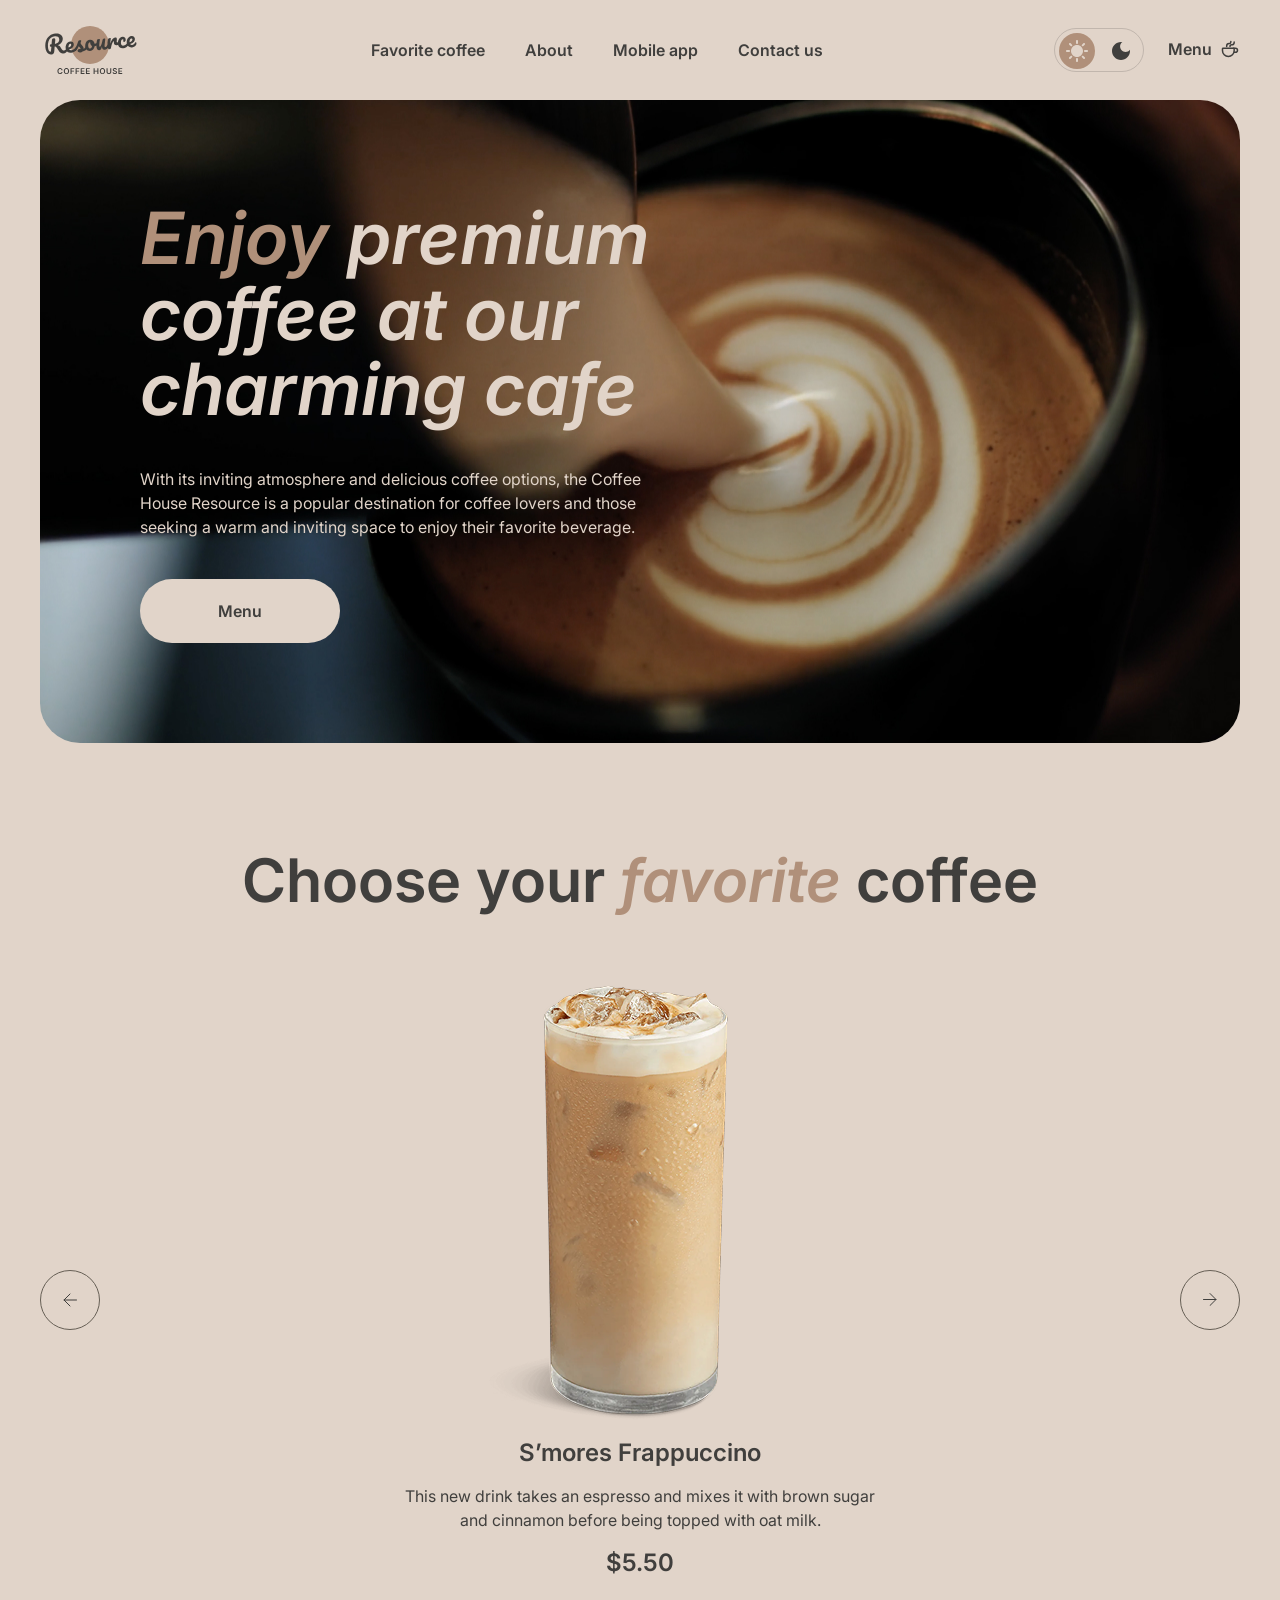
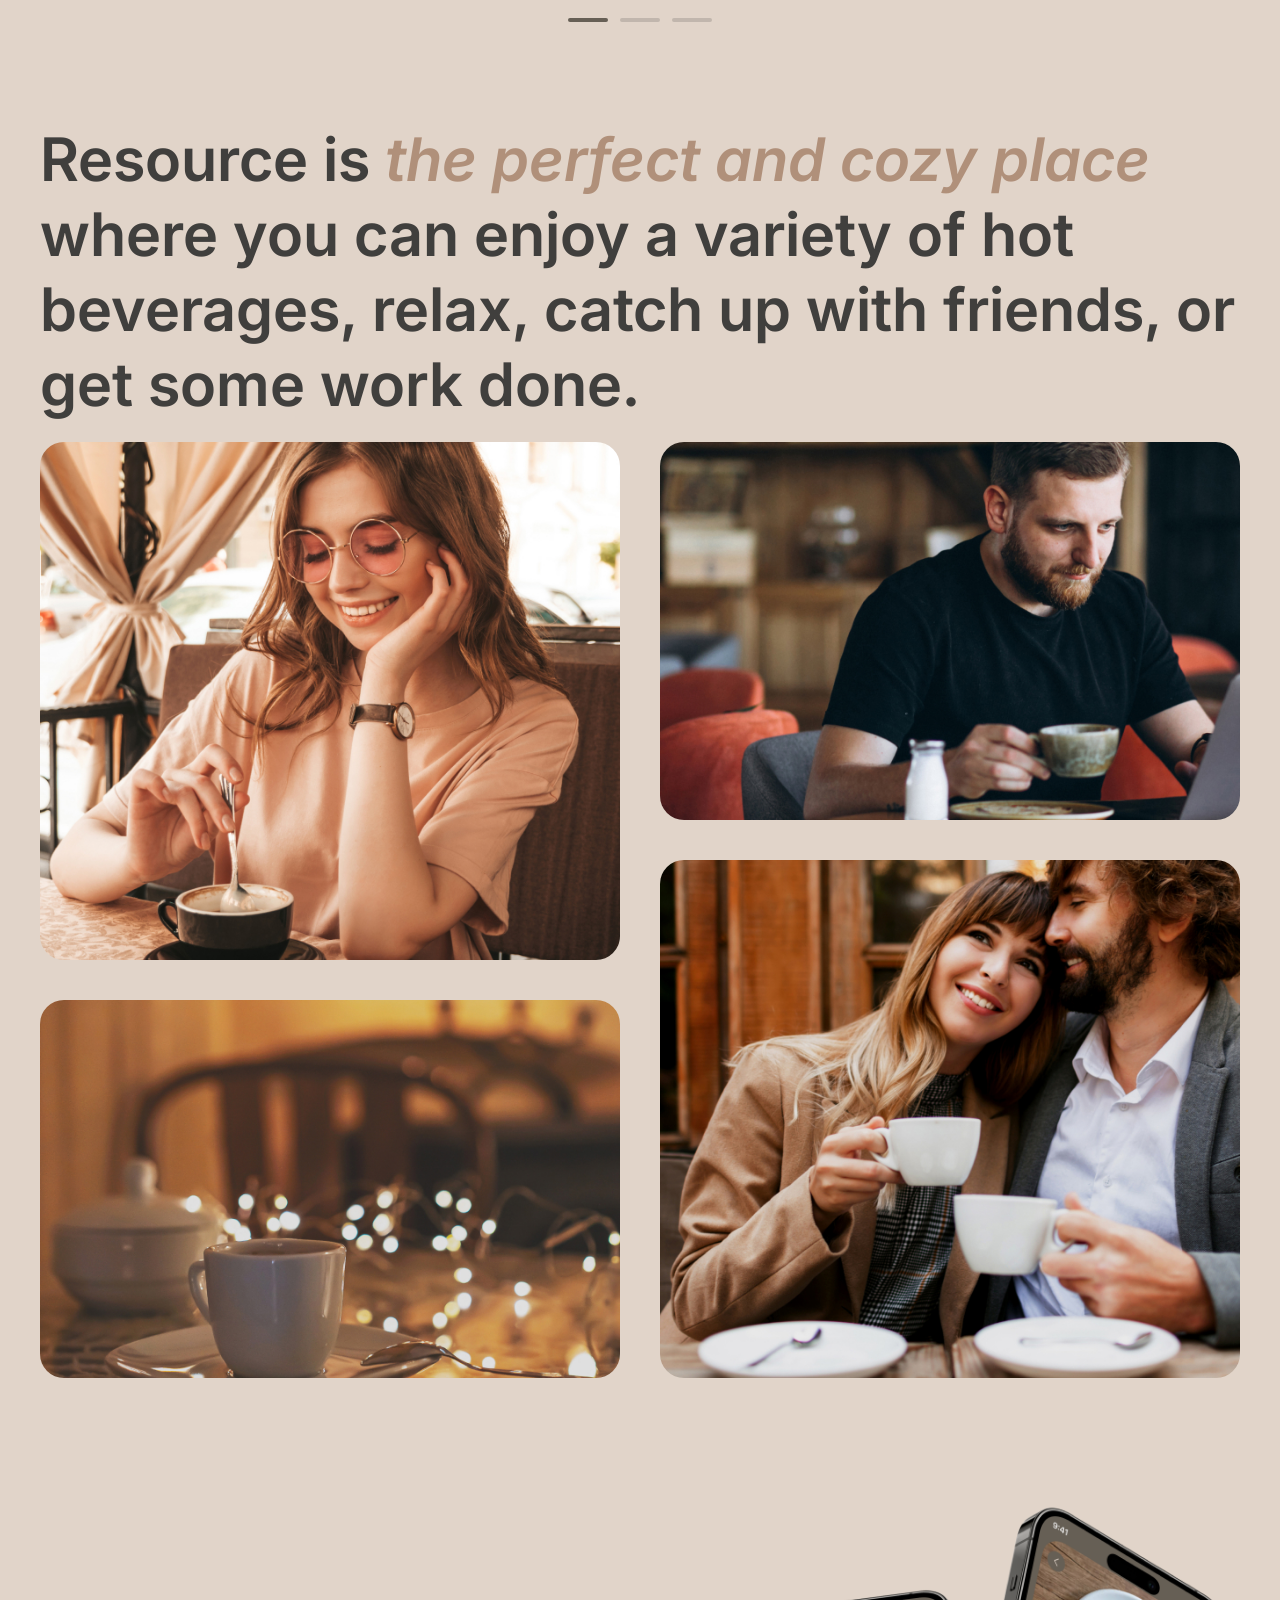
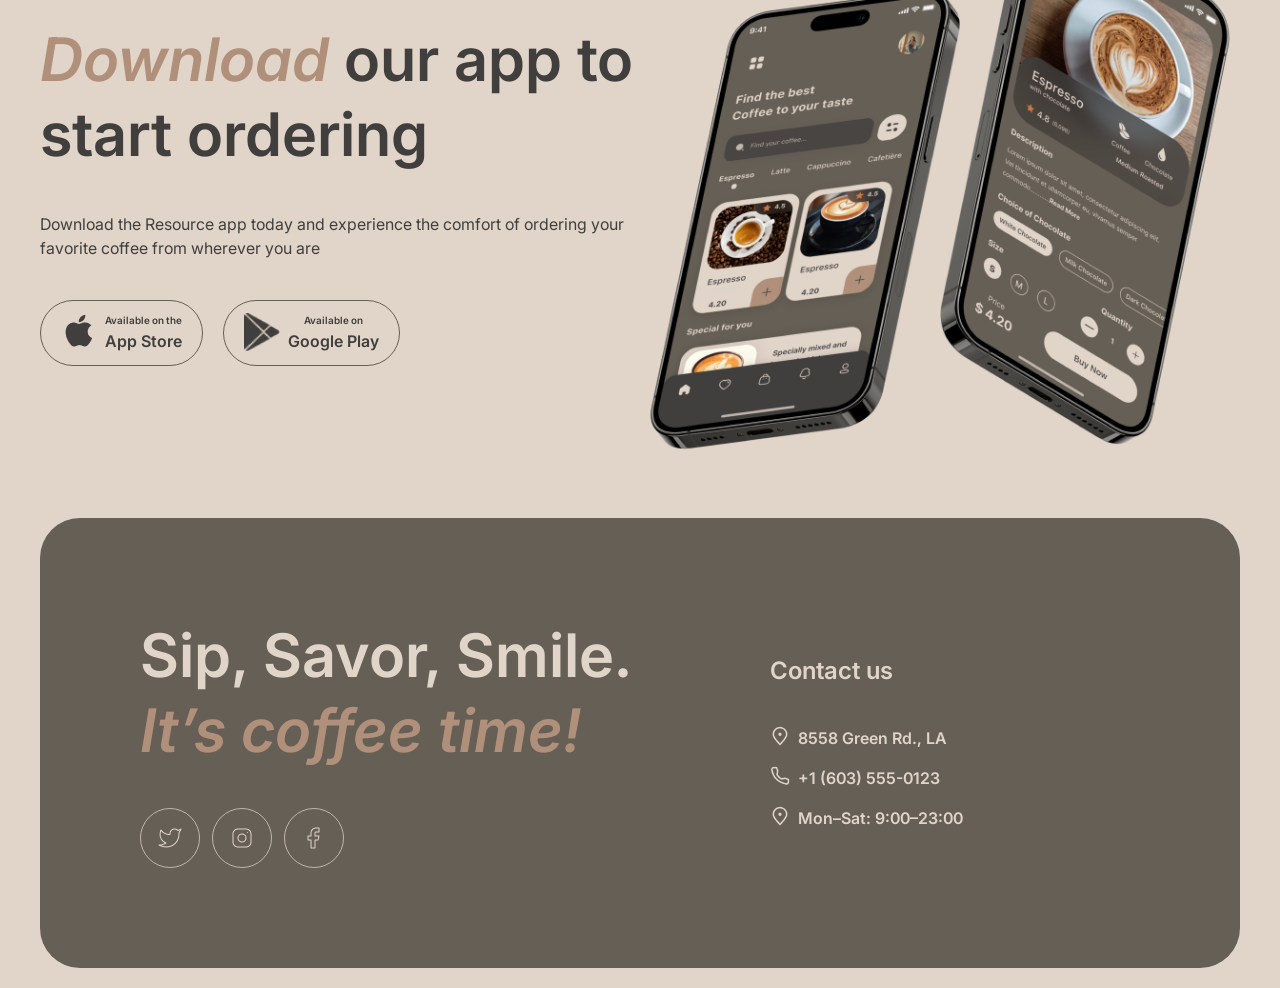
==== index.html @ 6d810bb0 "refactor: change div on h2" ====
<!doctype html>
<html lang="en">
  <head>
    <meta charset="UTF-8" />
    <meta name="viewport" content="width=device-width, initial-scale=1.0" />
    <title>Coffee House</title>
    <link rel="stylesheet" href="styles/style.css" />
    <script src="scripts/script.js" defer></script>
  </head>
  <body>
    <div class="wrapper">
      <header class="header">
        <div class="header__container">
          <div class="header__body">
            <a href="#" class="header__logo">
              <img
                src="./assets/images/logo.svg"
                alt="logo"
                class="header__img header__img_light"
              />
              <img
                src="./assets/images/logo-dark.svg"
                alt="logo"
                class="header__img header__img_dark"
              />
            </a>
            <nav class="header__menu menu">
              <ul class="menu__list">
                <li class="menu__item">
                  <a href="#favorite" class="menu__link">Favorite coffee</a>
                </li>
                <li class="menu__item">
                  <a href="#about" class="menu__link">About</a>
                </li>
                <li class="menu__item">
                  <a href="#app" class="menu__link">Mobile app</a>
                </li>
                <li class="menu__item">
                  <a href="#footer" class="menu__link">Contact us</a>
                </li>
                <li class="menu__item menu__item_hide">
                  <a href="menu.html" class="menu__link menu__link_cup">Menu</a>
                  <img src="./assets/images/cup.svg" alt="cup" class="menu__img" />
                  <img
                    src="./assets/images/cup-dark.svg"
                    alt="cup"
                    class="menu__img menu__img_dark"
                  />
                </li>
              </ul>
            </nav>
            <div class="right">
              <div class="control">
                <div class="control_body">
                  <div class="control_light">
                    <svg
                      class="icon-l-default"
                      width="36"
                      height="36"
                      viewBox="0 0 36 36"
                      fill="none"
                      xmlns="http://www.w3.org/2000/svg"
                    >
                      <rect width="36" height="36" rx="18" fill="#B0907A" />
                      <path
                        d="M17 10V8C17 7.45 17.45 7 18 7C18.55 7 19 7.45 19 8V10C19 10.55 18.55 11 18 11C17.45 11 17 10.55 17 10ZM24.36 13.05L25.77 11.63C26.16 11.24 26.16 10.61 25.77 10.22C25.38 9.83 24.75 9.83 24.36 10.22L22.95 11.64C22.56 12.03 22.56 12.66 22.95 13.05C23.34 13.44 23.97 13.44 24.36 13.05ZM28 17H26C25.45 17 25 17.45 25 18C25 18.55 25.45 19 26 19H28C28.55 19 29 18.55 29 18C29 17.45 28.55 17 28 17ZM18 25C17.45 25 17 25.45 17 26V28C17 28.55 17.45 29 18 29C18.55 29 19 28.55 19 28V26C19 25.45 18.55 25 18 25ZM11.64 13.05L10.22 11.64C9.83 11.25 9.83 10.61 10.22 10.23C10.61 9.85 11.25 9.84 11.63 10.23L13.04 11.64C13.43 12.03 13.43 12.67 13.04 13.05C12.65 13.43 12.02 13.44 11.64 13.05ZM22.95 22.95C22.56 23.34 22.56 23.98 22.95 24.36L24.36 25.77C24.75 26.16 25.39 26.16 25.77 25.77C26.16 25.38 26.16 24.74 25.77 24.36L24.36 22.95C23.98 22.56 23.34 22.56 22.95 22.95ZM8 19H10C10.55 19 11 18.55 11 18C11 17.45 10.55 17 10 17H8C7.45 17 7 17.45 7 18C7 18.55 7.45 19 8 19ZM11.64 25.78L13.05 24.37C13.44 23.98 13.44 23.34 13.05 22.96C12.66 22.58 12.02 22.57 11.64 22.96L10.23 24.37C9.84 24.76 9.84 25.4 10.23 25.78C10.61 26.17 11.25 26.17 11.64 25.78ZM18 12C14.69 12 12 14.69 12 18C12 21.31 14.69 24 18 24C21.31 24 24 21.31 24 18C24 14.69 21.31 12 18 12Z"
                        fill="#E1D4C9"
                      />
                    </svg>
                    <svg
                      class="icon-l-hover"
                      width="36"
                      height="36"
                      viewBox="0 0 44 40"
                      fill="none"
                      xmlns="http://www.w3.org/2000/svg"
                    >
                      <path
                        d="M21 12V10C21 9.45 21.45 9 22 9C22.55 9 23 9.45 23 10V12C23 12.55 22.55 13 22 13C21.45 13 21 12.55 21 12ZM28.36 15.05L29.77 13.63C30.16 13.24 30.16 12.61 29.77 12.22C29.38 11.83 28.75 11.83 28.36 12.22L26.95 13.64C26.56 14.03 26.56 14.66 26.95 15.05C27.34 15.44 27.97 15.44 28.36 15.05ZM32 19H30C29.45 19 29 19.45 29 20C29 20.55 29.45 21 30 21H32C32.55 21 33 20.55 33 20C33 19.45 32.55 19 32 19ZM22 27C21.45 27 21 27.45 21 28V30C21 30.55 21.45 31 22 31C22.55 31 23 30.55 23 30V28C23 27.45 22.55 27 22 27ZM15.64 15.05L14.22 13.64C13.83 13.25 13.83 12.61 14.22 12.23C14.61 11.85 15.25 11.84 15.63 12.23L17.04 13.64C17.43 14.03 17.43 14.67 17.04 15.05C16.65 15.43 16.02 15.44 15.64 15.05ZM26.95 24.95C26.56 25.34 26.56 25.98 26.95 26.36L28.36 27.77C28.75 28.16 29.39 28.16 29.77 27.77C30.16 27.38 30.16 26.74 29.77 26.36L28.36 24.95C27.98 24.56 27.34 24.56 26.95 24.95ZM12 21H14C14.55 21 15 20.55 15 20C15 19.45 14.55 19 14 19H12C11.45 19 11 19.45 11 20C11 20.55 11.45 21 12 21ZM15.64 27.78L17.05 26.37C17.44 25.98 17.44 25.34 17.05 24.96C16.66 24.58 16.02 24.57 15.64 24.96L14.23 26.37C13.84 26.76 13.84 27.4 14.23 27.78C14.61 28.17 15.25 28.17 15.64 27.78ZM22 14C18.69 14 16 16.69 16 20C16 23.31 18.69 26 22 26C25.31 26 28 23.31 28 20C28 16.69 25.31 14 22 14Z"
                        fill="#E1D4C9"
                      />
                    </svg>
                  </div>
                  <div class="control_dark">
                    <svg
                      class="icon-default"
                      width="36"
                      height="36"
                      viewBox="0 0 36 36"
                      fill="none"
                      xmlns="http://www.w3.org/2000/svg"
                    >
                      <path
                        d="M18 9C13.03 9 9 13.03 9 18C9 22.97 13.03 27 18 27C22.97 27 27 22.97 27 18C27 17.54 26.96 17.08 26.9 16.64C25.92 18.01 24.32 18.9 22.5 18.9C19.52 18.9 17.1 16.48 17.1 13.5C17.1 11.69 17.99 10.08 19.36 9.1C18.92 9.04 18.46 9 18 9Z"
                        fill="#403F3D"
                      />
                    </svg>
                    <svg
                      class="icon-hover"
                      width="36"
                      height="36"
                      viewBox="0 0 36 36"
                      fill="none"
                      xmlns="http://www.w3.org/2000/svg"
                    >
                      <rect width="36" height="36" rx="18" fill="#665F55" />
                      <path
                        d="M18 9C13.03 9 9 13.03 9 18C9 22.97 13.03 27 18 27C22.97 27 27 22.97 27 18C27 17.54 26.96 17.08 26.9 16.64C25.92 18.01 24.32 18.9 22.5 18.9C19.52 18.9 17.1 16.48 17.1 13.5C17.1 11.69 17.99 10.08 19.36 9.1C18.92 9.04 18.46 9 18 9Z"
                        fill="#E1D4C9"
                      />
                    </svg>
                  </div>
                </div>
              </div>
              <div class="menu__menu">
                <a href="menu.html" class="menu__link menu__link_cup">
                  <span>Menu</span>
                  <img src="./assets/images/cup.svg" alt="cup" class="menu__cup" />
                  <img
                    src="./assets/images/cup-dark.svg"
                    alt="cup"
                    class="menu__cup menu__cup_dark"
                  />
                </a>
              </div>
              <div class="header__icon">
                <span></span>
              </div>
            </div>
          </div>
        </div>
      </header>
      <main class="mainpage">
        <section class="hero">
          <div class="hero__container">
            <div class="hero__body">
              <div class="hero__block">
                <h1 class="hero__title"><span>Enjoy</span> premium coffee at our charming cafe</h1>
                <p class="hero__substring">
                  With its inviting atmosphere and delicious coffee options, the Coffee House
                  Resource is a popular destination for coffee lovers and those seeking a warm and
                  inviting space to enjoy their favorite beverage.
                </p>
                <a href="menu.html" class="hero__link">
                  <span>Menu</span>
                  <img src="./assets/images/cup.svg" alt="icon" class="hero__icon" />
                  <img
                    src="./assets/images/cup-dark.svg"
                    alt="icon"
                    class="hero__icon hero__icon_dark"
                  />
                </a>
              </div>
            </div>
          </div>
        </section>
        <section class="products" id="favorite">
          <div class="products__container">
            <div class="products__body">
              <h2 class="products__title title">Choose your <span>favorite</span> coffee</h2>
              <div class="products__slider slider">
                <div class="slider__body">
                  <div class="slider__slide slide">
                    <div class="slide__image">
                      <img src="./assets/images/frapp.png" alt="frapp" class="slide__img" />
                    </div>
                    <div class="slide__content">
                      <h3 class="slide__title">S’mores Frappuccino</h3>
                      <p class="slide__subtitle">
                        This new drink takes an espresso and mixes it with brown sugar and cinnamon
                        before being topped with oat milk.
                      </p>
                      <span class="slide__price"> $5.50 </span>
                    </div>
                  </div>
                </div>
                <div class="slider__pagination">
                  <button class="slider__btn slider__btn_one act"></button>
                  <button class="slider__btn slider__btn_two"></button>
                  <button class="slider__btn slider__btn_three"></button>
                </div>
                <div class="slider__arrow slider__arrow_left">
                  <svg
                    width="24"
                    height="24"
                    viewBox="0 0 24 24"
                    fill="none"
                    xmlns="http://www.w3.org/2000/svg"
                  >
                    <path
                      d="M18.5 12H6M12 18L6 12L12 6"
                      stroke="#403F3D"
                      stroke-linecap="round"
                      stroke-linejoin="round"
                    />
                  </svg>
                </div>
                <div class="slider__arrow slider__arrow_right">
                  <svg
                    width="14"
                    height="13"
                    viewBox="0 0 14 13"
                    fill="none"
                    xmlns="http://www.w3.org/2000/svg"
                  >
                    <path
                      d="M0.5 6.5H13M7 12.5L13 6.5L7 0.5"
                      stroke="#403F3D"
                      stroke-linecap="round"
                      stroke-linejoin="round"
                    />
                  </svg>
                </div>
              </div>
            </div>
          </div>
        </section>
        <section class="resource" id="about">
          <div class="resource__container">
            <div class="resource__body">
              <h2 class="resource__title title">
                Resource is <span>the perfect and cozy place</span> where you can enjoy a variety of
                hot beverages, relax, catch up with friends, or get some work done.
              </h2>
              <div class="resource__gallery">
                <div class="resource__col">
                  <div class="resource__img-wrap resource__img-wrap_tall">
                    <img src="./assets/images/img1.jpg" alt="image" class="resource__img" />
                  </div>
                  <div class="resource__img-wrap resource__img-wrap_short">
                    <img src="./assets/images/img2.jpg" alt="image" class="resource__img _hide" />
                  </div>
                </div>
                <div class="resource__col">
                  <div class="resource__img-wrap resource__img-wrap_short">
                    <img src="./assets/images/img3.jpg" alt="image" class="resource__img" />
                  </div>
                  <div class="resource__img-wrap resource__img-wrap_tall">
                    <img src="./assets/images/img4.jpg" alt="image" class="resource__img" />
                  </div>
                </div>
              </div>
            </div>
          </div>
        </section>
        <section class="app" id="app">
          <div class="app__container">
            <div class="app__body">
              <div class="app__left">
                <h2 class="app__title title"><span>Download</span> our app to start ordering</h2>
                <div class="app__subtitle">
                  Download the Resource app today and experience the comfort of ordering your
                  favorite coffee from wherever you are
                </div>
                <div class="app__btns">
                  <a href="#" class="app__btn btn">
                    <div class="btn__image">
                      <img
                        src="./assets/images/app.png"
                        alt="play"
                        class="btn__img btn__img_light"
                      />
                      <img
                        src="./assets/images/app-dark.png"
                        alt="play"
                        class="btn__img btn__img_hide"
                      />
                    </div>
                    <div class="btn__text">
                      <span class="btn__title">Available on the</span>
                      <span class="btn__name">App Store</span>
                    </div>
                  </a>
                  <a href="#" class="app__btn btn">
                    <div class="btn__image">
                      <img
                        src="./assets/images/play.png"
                        alt="play"
                        class="btn__img btn__img_light"
                      />
                      <img
                        src="./assets/images/play-dark.png"
                        alt="play"
                        class="btn__img btn__img_hide"
                      />
                    </div>
                    <div class="btn__text">
                      <span class="btn__title">Available on</span>
                      <span class="btn__name">Google Play</span>
                    </div>
                  </a>
                </div>
              </div>
              <div class="app__right">
                <img src="./assets/images/phone.png" alt="phone" class="app__image" />
              </div>
            </div>
          </div>
        </section>
      </main>
      <footer class="footer" id="footer">
        <div class="footer__container">
          <div class="footer__body">
            <div class="footer__info">
              <div class="footer__title title">
                Sip, Savor, Smile. <span>It’s coffee time!</span>
              </div>
              <div class="footer__social">
                <a href="#" class="footer__link">
                  <img src="./assets/images/twt.png" alt="twt" class="footer__img" />
                </a>
                <a href="#" class="footer__link">
                  <img src="./assets/images/inst.png" alt="inst" class="footer__img" />
                </a>
                <a href="#" class="footer__link">
                  <img src="./assets/images/fb.png" alt="fb" class="footer__img" />
                </a>
              </div>
            </div>
            <div class="footer__contacts contacts">
              <span class="contacts__title">Contact us</span>
              <div class="contacts__block">
                <a href="" class="contacts__contact contacts__contact_address"
                  >8558 Green Rd., LA</a
                >
                <a href="tel:+16035550123" class="contacts__contact contacts__contact_phone"
                  >+1 (603) 555-0123</a
                >
                <div class="contacts__contact contacts__contact_hours">Mon–Sat: 9:00–23:00</div>
              </div>
            </div>
          </div>
        </div>
      </footer>
    </div>
  </body>
</html>
---- styles/style.css ----
@font-face {
  font-family: 'Manrope';
  src:
    url('../assets/fonts/Manrope-Bold.woff2') format('woff2'),
    url('../assets/fonts/Manrope-Bold.woff') format('woff');
  font-weight: bold;
  font-style: normal;
  font-display: swap;
}

@font-face {
  font-family: 'Manrope';
  src:
    url('../assets/fonts/Manrope-Regular.woff2') format('woff2'),
    url('../assets/fonts/Manrope-Regular.woff') format('woff');
  font-weight: normal;
  font-style: normal;
  font-display: swap;
}

@font-face {
  font-family: 'Inter';
  src:
    url('../assets/fonts/Inter18pt-Bold.woff2') format('woff2'),
    url('../assets/fonts/Inter18pt-Bold.woff') format('woff');
  font-weight: bold;
  font-style: normal;
  font-display: swap;
}

@font-face {
  font-family: 'Inter';
  src:
    url('../assets/fonts/Inter18pt-Regular.woff2') format('woff2'),
    url('../assets/fonts/Inter18pt-Regular.woff') format('woff');
  font-weight: normal;
  font-style: normal;
  font-display: swap;
}

@font-face {
  font-family: 'Inter';
  src:
    url('../assets/fonts/Inter18pt-SemiBold.woff2') format('woff2'),
    url('../assets/fonts/Inter18pt-SemiBold.woff') format('woff');
  font-weight: 600;
  font-style: normal;
  font-display: swap;
}

@font-face {
  font-family: 'Inter';
  src:
    url('../assets/fonts/Inter18pt-SemiBoldItalic.woff2') format('woff2'),
    url('../assets/fonts/Inter18pt-SemiBoldItalic.woff') format('woff');
  font-weight: 600;
  font-style: italic;
  font-display: swap;
}

:root {
  --text-primary: #403f3d;
  --text-inverse: #e1d4c9;
  --text-accent: #b0907a;
  --background-page: #e1d4c9;
  --background-container: #665f55;
  --background-overlay: rgba(64, 63, 61, 0.8);
  --border-primary: #c1b6ad;
  --border-inverse: #665f55;
  --text-primary: #403f3d;
  --dark-text-primary: #e1d4c9;
  --dark-text-inverse: #e1d4c9;
  --dark-text-accent: #b0907a;
  --dark-bg-page: #292826;
  --dark-bg-container: #403f3d;
  --dark-bg-overlay: rgba(41, 40, 38, 0.8);
  --dark-border-primary: #665f55;
  --dark-border-inverse: #c1b6ad;
  --background-modal: #e1d4c9;
  --background-modalcontrol: #665f55;
  --dark-bg-modal: var(--dark-bg-container);
  --dark-bg-modal-control: var(--dark-bg-page);
  --font-family: 'Inter', sans-serif;
  --second-family: 'Manrope', sans-serif;
}

/* Обнуление стилей */
*,
*::before,
*::after {
  margin: 0;
  padding: 0;
  border: 0;
  -webkit-box-sizing: border-box;
  box-sizing: border-box;
}

li {
  list-style: none;
}

a:visited {
  text-decoration: none;
}

a:hover {
  text-decoration: none;
}

h1,
h2,
h3,
h4,
h5,
h6 {
  font-weight: inherit;
  font-size: inherit;
}

img {
  vertical-align: top;
}

html,
body {
  height: 100%;
  scroll-behavior: smooth;
}

html {
  font-style: 16px;
}

body {
  line-height: 1;
  background-color: var(--text-inverse);
  font-family: var(--font-family);
}
body._lock {
  overflow: hidden;
}
body.dark {
  background-color: var(--dark-bg-page);
}
.wrapper {
  overflow: hidden;
  min-height: 100%;
  display: -webkit-box;
  display: -ms-flexbox;
  display: flex;
  -webkit-box-orient: vertical;
  -webkit-box-direction: normal;
  -ms-flex-direction: column;
  flex-direction: column;
  position: relative;
}

/***************************************/
.mainpage {
  -webkit-box-flex: 1;
  -ms-flex-positive: 1;
  flex-grow: 1;
}

[class*='__container'] {
  margin: 0 auto;
  max-width: 1440px;
  padding: 0 40px;
}

@media (max-width: 399.98px) {
  [class*='__container'] {
    padding: 0 16px;
  }
}
.header__body {
  display: flex;
  position: relative;
  padding: 20px 0;
  justify-content: space-between;
}
.header__logo {
  width: 100px;
  height: 60px;
  position: relative;
  z-index: 20;
}
.header__img {
  width: 100%;
}
.header__img_dark {
  display: none;
}
.header__logo.dark .header__img_light {
  display: none;
}
.header__logo.dark .header__img_dark {
  display: block;
}
.header__icon {
  display: none;
  position: relative;
  z-index: 20;
  width: 44px;
  height: 44px;
  border: 1px solid var(--background-container);
  border-radius: 100px;
  align-self: center;
}
.header__icon.dark {
  border: 1px solid var(--dark-border-inverse);
}
.header__icon span::before,
.header__icon span::after {
  content: '';
  position: absolute;
  width: 18px;
  border-bottom: 2px solid var(--background-container);
  transition: all 0.3s ease 0s;
}
.header__icon.dark span::before,
.header__icon.dark span::after {
  border-bottom: 2px solid var(--dark-border-inverse);
}
.header__icon span::after {
  left: 13px;
  top: 16px;
}
.header__icon span::before {
  left: 13px;
  bottom: 16px;
}
.header__icon.active span::before {
  top: 50%;
  transform: rotate(-45deg) translate(0px, -50%);
}
.header__icon.active span::after {
  top: 50%;
  transform: rotate(45deg) translate(0px, 50%);
}

@media (max-width: 819.98px) {
  .header__icon {
    display: block;
  }
}
.menu {
  display: flex;
  transition: all 0.3s ease 0s;
}
@media (max-width: 819.98px) {
  .menu {
    padding: 140px 0 0 0;
    position: fixed;
    width: 100%;
    height: 100vh;
    right: -100%;
    top: 0;
    background-color: var(--text-inverse);
    z-index: 10;
  }
}
.menu.active {
  right: 0;
}
.menu.dark {
  background-color: var(--dark-bg-page);
}
.menu__list {
  width: 100%;
  column-gap: 40px;
  display: flex;
  align-items: center;
}
@media (max-width: 819.98px) {
  .menu__list {
    flex-direction: column;
    row-gap: 60px;
  }
}
.menu__link {
  text-decoration: none;
  font-weight: 600;
  font-size: 16px;
  line-height: 150%;
  color: var(--text-primary);
  border-bottom: 2px solid transparent;
  transition: border-color 0.3s ease 0s;
}
.menu__list.dark .menu__item .menu__link {
  color: var(--dark-text-primary);
}
@media (max-width: 819.98px) {
  .menu__link {
    font-weight: 600;
    font-size: 32px;
    line-height: 125%;
  }
}
.menu__link:hover {
  border-color: var(--text-primary);
}
.menu__list.dark .menu__link:hover {
  border-color: var(--dark-text-primary);
}
.menu__item_hide {
  padding: 60px 0 0 0;
  display: none;
}
.menu__img_dark {
  display: none;
}
.menu__item_hide.dark .menu__img {
  display: none;
}
.menu__item_hide.dark .menu__img_dark {
  display: block;
}
@media (max-width: 819.98px) {
  .menu__item_hide {
    display: flex;
    align-items: center;
    column-gap: 16px;
  }
  .menu__item_hide img {
    width: 40px;
    height: 40px;
  }
}
.menu__link_cup {
  display: flex;
  column-gap: 8px;
}
.right {
  display: flex;
  column-gap: 24px;
}
@media (max-width: 399.98px) {
  .right {
    column-gap: 16px;
  }
}
.control {
  display: flex;
  align-items: center;
  position: relative;
  z-index: 20;
}
.control_body {
  display: flex;
  column-gap: 8px;
  max-height: 44px;
  border: 1px solid var(--border-primary);
  border-radius: 100px;
  padding: 4px;
}
.control_light {
  cursor: pointer;
  position: relative;
  width: 36px;
  height: 36px;
}
.icon-l-default,
.icon-l-hover {
  position: absolute;
  top: 0;
  left: 0;
  transition: opacity 0.3s ease;
}
.icon-l-hover {
  opacity: 0;
}
.control_light.dark .icon-l-hover {
  opacity: 1;
}
.control_light.dark .icon-l-default {
  opacity: 0;
}
.control_light.dark:hover .icon-l-default {
  opacity: 1;
}
.control_light.dark:hover .icon-l-hover {
  opacity: 0;
}
.control_dark {
  cursor: pointer;
  position: relative;
  width: 36px;
  height: 36px;
}
.control_dark .icon-default,
.control_dark .icon-hover {
  position: absolute;
  top: 0;
  left: 0;
  transition: opacity 0.3s ease;
}
.control_dark .icon-hover {
  opacity: 0;
}
.control_dark:hover .icon-default {
  opacity: 0;
}
.control_dark:hover .icon-hover {
  opacity: 1;
}
.control_dark.dark .icon-hover {
  opacity: 1;
}
.control_dark.dark .icon-default {
  opacity: 0;
}
.menu__menu {
  display: flex;
  align-items: center;
}
.right.dark .menu__menu .menu__link {
  color: var(--dark-text-primary);
}
.right.dark .menu__menu .menu__link:hover {
  border-color: var(--dark-text-primary);
}
@media (max-width: 819.98px) {
  .menu__menu {
    display: none;
  }
}
.menu__cup_dark {
  display: none;
}
.right.dark .menu__menu .menu__link .menu__cup {
  display: none;
}
.right.dark .menu__menu .menu__link .menu__cup_dark {
  display: block;
}

/**********************************************************/
.hero {
}
.hero__container {
}
.hero__body {
  padding: 0 0 100px 0;
}
.hero__block {
  padding: 100px 0px 100px 100px;
  width: 100%;
  display: flex;
  flex-direction: column;
  row-gap: 40px;
  background: url(../assets/images/hero.jpg) no-repeat;
  background-position: center;
  object-fit: cover;
  border-radius: 40px;
}
@media (max-width: 768.98px) {
  .hero__block {
    padding: 100px 0px 100px 60px;
  }
}
@media (max-width: 656.98px) {
  .hero__block {
    padding: 60px 16px;
  }
}
.hero__title {
  max-width: 530px;
  font-weight: 600;
  font-style: italic;
  font-size: 72px;
  line-height: 105%;
  color: var(--text-inverse);
}
@media (max-width: 656.98px) {
  .hero__title {
    font-size: 40px;
  }
}
.hero__title span {
  color: var(--text-accent);
}
.hero__substring {
  max-width: 530px;
  font-weight: 400;
  font-size: 16px;
  line-height: 150%;
  color: var(--text-inverse);
}
.hero__link {
  display: flex;
  column-gap: 8px;
  align-items: center;
  border-radius: 100px;
  padding: 20px 78px;
  width: 200px;
  height: 64px;
  background: var(--text-inverse);
  font-weight: 600;
  font-size: 16px;
  line-height: 150%;
  text-align: center;
  color: var(--text-primary);
  cursor: pointer;
  text-decoration: none;
  transition: all 0.3s ease 0s;
}
.hero__link.dark {
  background: var(--dark-bg-page);
  color: var(--dark-text-primary);
}
.hero__icon {
  opacity: 0;
}
.hero__link:hover .hero__icon {
  opacity: 1;
}
.hero__icon_dark {
  display: none;
}
.hero__link.dark .hero__icon {
  display: none;
}
.hero__link.dark .hero__icon_dark {
  display: block;
}
/*****************************************/
.resource__body {
  padding: 0 0 100px 0;
}
.title {
  font-weight: 600;
  font-size: 60px;
  line-height: 125%;
  color: var(--text-primary);
}
.title.dark {
  color: var(--dark-text-primary);
}
@media (max-width: 656.98px) {
  .title {
    font-size: 32px;
  }
}
.title span {
  color: var(--text-accent);
  font-style: italic;
}
.resource__gallery {
  padding: 20px 0 0 0;
  display: flex;
  gap: 40px;
}
@media (max-width: 768.98px) {
  .resource__gallery {
    flex-direction: column;
  }
}
.resource__col {
  display: flex;
  flex-direction: column;
  gap: 40px;
  flex: 1 1 0;
}

.resource__img-wrap {
  position: relative;
  width: 100%;
  overflow: hidden;
  border-radius: 24px;
}

.resource__img-wrap_tall {
  aspect-ratio: 660 / 590;
}

.resource__img-wrap_short {
  aspect-ratio: 660 / 430;
}

.resource__img {
  transform: scale(1.1);
  width: 100%;
  height: 100%;
  object-fit: cover;
  display: block;
  transition: transform 0.4s ease;
}

.resource__img-wrap:hover .resource__img {
  transform: scale(1);
}
@media (max-width: 768.98px) {
  .resource__img-wrap_short {
    display: none;
  }
}
/*********************************************/
.products__body {
  padding: 0 0 100px 0;
}
.products__title {
  text-align: center;
}
.slider {
  padding: 40px 0 0 0;
  position: relative;
}
.slider__body {
  padding: 0 0 40px 0;
  display: flex;
  overflow: hidden;
}
.slide {
  flex: 1 1 100%;
  display: flex;
  flex-direction: column;
  align-items: center;
}
.slide__image {
  max-width: 480px;
}
.slide__img {
  width: 100%;
}
.slide__content {
  max-width: 480px;
  display: flex;
  flex-direction: column;
  align-items: center;
  row-gap: 16px;
}
.slide__title {
  font-weight: 600;
  font-size: 24px;
  line-height: 125%;
  text-align: center;
  color: var(--text-primary);
}
.slide__subtitle {
  font-weight: 400;
  font-size: 16px;
  line-height: 150%;
  text-align: center;
  color: var(--text-primary);
}
.slide__price {
  font-weight: 600;
  font-size: 24px;
  line-height: 125%;
  text-align: center;
  color: var(--text-primary);
}
.slide.dark .slide__title {
  color: var(--dark-text-primary);
}
.slide.dark .slide__subtitle {
  color: var(--dark-text-primary);
}
.slide.dark .slide__price {
  color: var(--dark-text-primary);
}
.slider__pagination {
  display: flex;
  column-gap: 12px;
  justify-content: center;
}
.slider__btn {
  width: 40px;
  height: 4px;
  border-radius: 100px;
  background-color: var(--border-primary);
}
.slider__btn.act {
  background-color: var(--background-container);
}
.slider__pagination.dark .slider__btn {
  background-color: var(--dark-border-primary);
}
.slider__pagination.dark .slider__btn.act {
  background-color: var(--dark-border-inverse);
}
.slider__arrow {
  position: absolute;
  border: 1px solid var(--background-container);
  border-radius: 100px;
  width: 60px;
  height: 60px;
  display: flex;
  justify-content: center;
  align-items: center;
  cursor: pointer;
}
@media (max-width: 656.98px) {
  .slider__arrow {
    display: none;
  }
}
.slider__arrow_left {
  top: 50%;
  left: 0;
}
.slider__arrow_right {
  top: 50%;
  right: 0;
}
/*************************************************/
.app__body {
  padding: 0 0 40px 0;
  display: flex;
}
@media (max-width: 1010.98px) {
  .app__body {
    flex-direction: column;
    row-gap: 40px;
  }
}
.app__left {
  padding: 144px 0 0 0;
  display: flex;
  flex-direction: column;
  row-gap: 40px;
}
@media (max-width: 1010.98px) {
  .app__left {
    padding: 0 0;
  }
}
.app__title {
  max-width: 630px;
}
.title {
}
.app__body.dark .app__title {
  color: var(--dark-text-primary);
}
.app__subtitle {
  max-width: 630px;
  font-weight: 400;
  font-size: 16px;
  line-height: 150%;
  color: var(--text-primary);
}
.app__body.dark .app__subtitle {
  color: var(--dark-text-primary);
}
.app__btns {
  display: flex;
  column-gap: 20px;
}
@media (max-width: 656.98px) {
  .app__btns {
    max-width: 200px;
    flex-direction: column;
    row-gap: 20px;
  }
}
.btn {
  display: flex;
  padding: 12px 20px;
  column-gap: 8px;
  border: 1px solid var(--background-container);
  border-radius: 100px;
  text-decoration: none;
  color: var(--text-primary);
  transition: all 0.3s ease 0s;
}
.btn:hover {
  color: var(--dark-text-primary);
  border: 1px solid var(--dark-border-inverse);
  background: var(--background-container);
}
.btn:hover .btn__img_light {
  display: none;
}
.btn:hover .btn__img_hide {
  display: block;
}
.app__body.dark .app__btns .btn {
  color: var(--dark-text-primary);
  border: 1px solid var(--dark-border-inverse);
}
.btn__image {
  width: 36px;
}

.btn__img {
  width: 100%;
}
.btn__img_hide {
  display: none;
}
.app__body.dark .app__btns .btn .btn__img_hide {
  display: block;
}
.app__body.dark .app__btns .btn .btn__img_light {
  display: none;
}
.btn__text {
  display: flex;
  flex-direction: column;
  row-gap: 2px;
}
.btn__title {
  font-weight: 600;
  font-size: 10px;
  line-height: 140%;
  text-align: center;
}
.btn__name {
  font-weight: 600;
  font-size: 16px;
  line-height: 150%;
}
.app_right {
  max-width: 630px;
}
@media (max-width: 1010.98px) {
  .app__right {
    padding: 0 29px;
    display: flex;
    text-align: center;
    justify-content: center;
  }
}
.app__image {
  max-width: 100%;
}

/**************************************/
.footer {
  padding: 0 0 20px 0;
}
.footer__body {
  width: 100%;
  padding: 100px 100px;
  border-radius: 40px;
  background: var(--background-container);
  display: flex;
  column-gap: 100px;
}
@media (max-width: 1115.98px) {
  .footer__body {
    padding: 100px 60px;
    flex-direction: column;
    row-gap: 100px;
  }
}
@media (max-width: 656.98px) {
  .footer__body {
    width: 100%;
    padding: 60px 16px;
    flex-direction: column;
    row-gap: 40px;
  }
}

.footer__info {
  display: flex;
  flex-direction: column;
  row-gap: 40px;
}
.footer__title {
  max-width: 530px;
  color: var(--text-inverse);
}
@media (max-width: 656.98px) {
  .footer__title {
    max-width: 314px;
  }
}
.footer__social {
  display: flex;
  column-gap: 12px;
}
.footer__link {
  border: 1px solid var(--border-primary);
  border-radius: 100px;
  width: 60px;
  height: 60px;
  display: flex;
  justify-content: center;
  align-items: center;
  transition: all 0.3s ease 0s;
}
.footer__link:hover {
  background: var(--dark-bg-page);
  border: 1px solid var(--dark-bg-page);
}
.contacts {
  display: flex;
  flex-direction: column;
  row-gap: 40px;
  justify-content: center;
}
.contacts__title {
  font-weight: 600;
  font-size: 24px;
  line-height: 125%;
  color: var(--text-inverse);
}
.contacts__block {
  display: flex;
  flex-direction: column;
  row-gap: 16px;
}
.contacts__contact {
  padding: 0 0 0 28px;
  position: relative;
  font-weight: 600;
  font-size: 16px;
  line-height: 150%;
  color: var(--text-inverse);
  text-decoration: none;
}
.contacts__contact::before {
  content: '';
  position: absolute;
  left: 0;
  top: 0;
  width: 20px;
  height: 20px;
}
.contacts__contact_address {
  background-image: url(../assets/images/address.png);
  background-repeat: no-repeat;
}
.contacts__contact_phone {
  background-image: url(../assets/images/phn.png);
  background-repeat: no-repeat;
}
.contacts__contact_hours {
  background-image: url(../assets/images/address.png);
  background-repeat: no-repeat;
}

/******************************************************************************/
.catalog {
}
.catalog__container {
}
.catalog__body {
  padding: 0px 0 100px 0;
  display: flex;
  flex-direction: column;
  row-gap: 40px;
  align-items: center;
}
.catalog__title {
  max-width: 800px;
  text-align: center;
}
.title {
}
.catalog__filter {
}
.filter {
  display: flex;
  column-gap: 16px;
  row-gap: 16px;
}
@media (max-width: 379.98px) {
  .filter {
    flex-wrap: wrap;
  }
}
.filter__item {
}
.item-filter {
  border-radius: 100px;
  padding: 8px 16px 8px 8px;
  border: 1px solid var(--border-primary);
  display: flex;
  align-items: center;
  column-gap: 8px;
  cursor: pointer;
}
.filter.dark .item-filter {
  border: 1px solid var(--dark-border-primary);
}
.item-filter.act {
  background: var(--background-container);
}
.filter.dark .item-filter.act {
  border: 1px solid var(--dark-bg-container);
  background: var(--dark-bg-container);
}
.item-filter__image {
  width: 30px;
  height: 30px;
  border-radius: 100px;
  display: flex;
  align-items: center;
  justify-content: center;
  background: var(--border-primary);
}
.item-filter.act .item-filter__image {
  background: var(--text-inverse);
}
.item-filter__img {
}
.item-filter__text {
  font-weight: 600;
  font-size: 16px;
  line-height: 150%;
  color: var(--text-primary);
}
.filter.dark .item-filter .item-filter__text {
  color: var(--dark-text-primary);
}
.item-filter.act .item-filter__text {
  color: var(--text-inverse);
}
.catalog__items {
  display: flex;
  flex-wrap: wrap;
  justify-content: center;
  column-gap: 40px;
  row-gap: 40px;
}
.catalog__item {
}
.catalog__items.dark .item-catalog .item-catalog__body .item-catalog__title {
  color: var(--dark-text-primary);
}
.catalog__items.dark .item-catalog .item-catalog__body .item-catalog__subtitle {
  color: var(--dark-text-primary);
}
.catalog__items.dark .item-catalog .item-catalog__body .item-catalog__price {
  color: var(--dark-text-primary);
}
.item-catalog {
  max-width: 310px;
  display: flex;
  flex-direction: column;
  row-gap: 20px;
  border: 1px solid var(--border-primary);
  border-radius: 40px;
}
.catalog__items.dark .item-catalog {
  border: 1px solid var(--dark-border-primary);
}
.item-catalog__image {
  max-width: 310px;
}
.item-catalog__img {
  max-width: 100%;
  border-radius: 40px;
}
.item-catalog__body {
  padding: 0 20px 20px 20px;
  height: 176px;
  display: flex;
  flex-direction: column;
  row-gap: 12px;
}
.item-catalog__title {
  font-weight: 600;
  font-size: 24px;
  line-height: 125%;
  color: var(--text-primary);
}
.item-catalog__subtitle {
  max-width: 265px;
  font-weight: 400;
  font-size: 16px;
  line-height: 150%;
  color: var(--text-primary);
  flex-grow: 1;
}
.item-catalog__price {
  font-weight: 600;
  font-size: 24px;
  line-height: 125%;
  color: var(--text-primary);
}
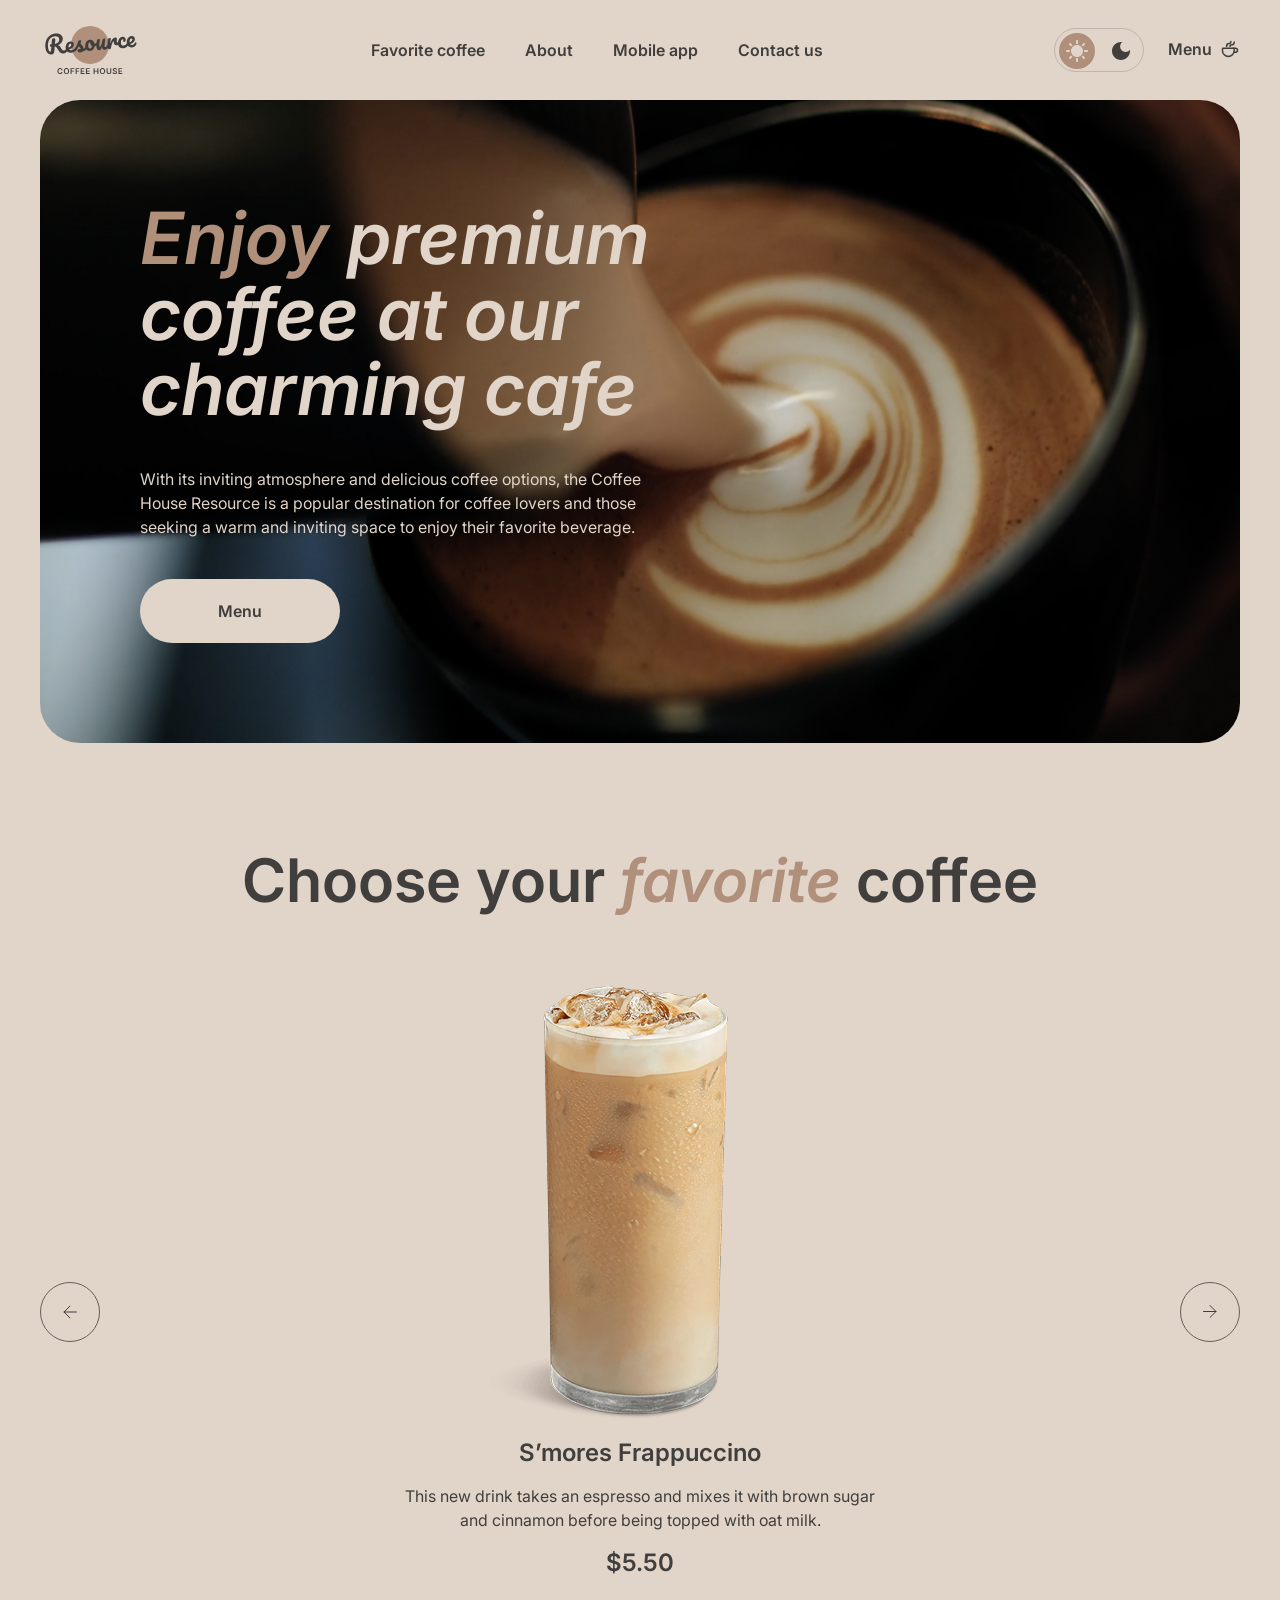
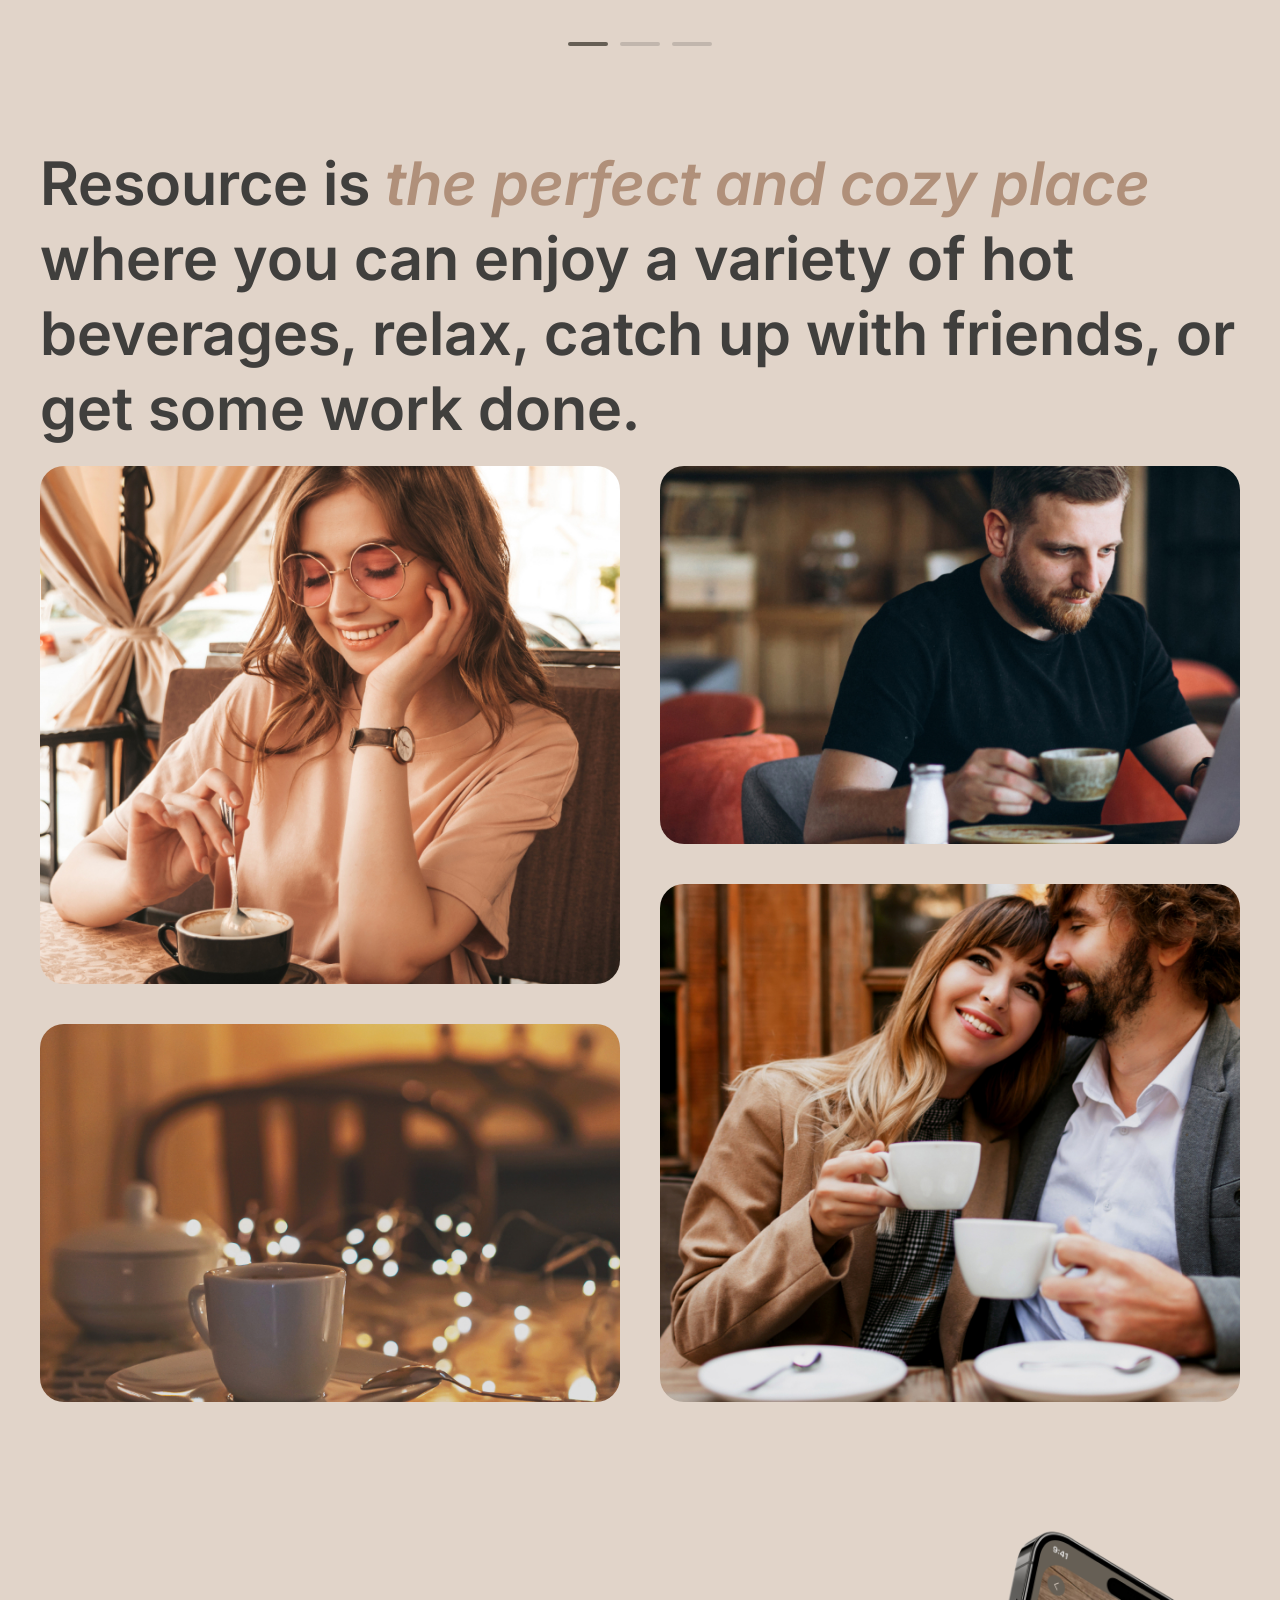
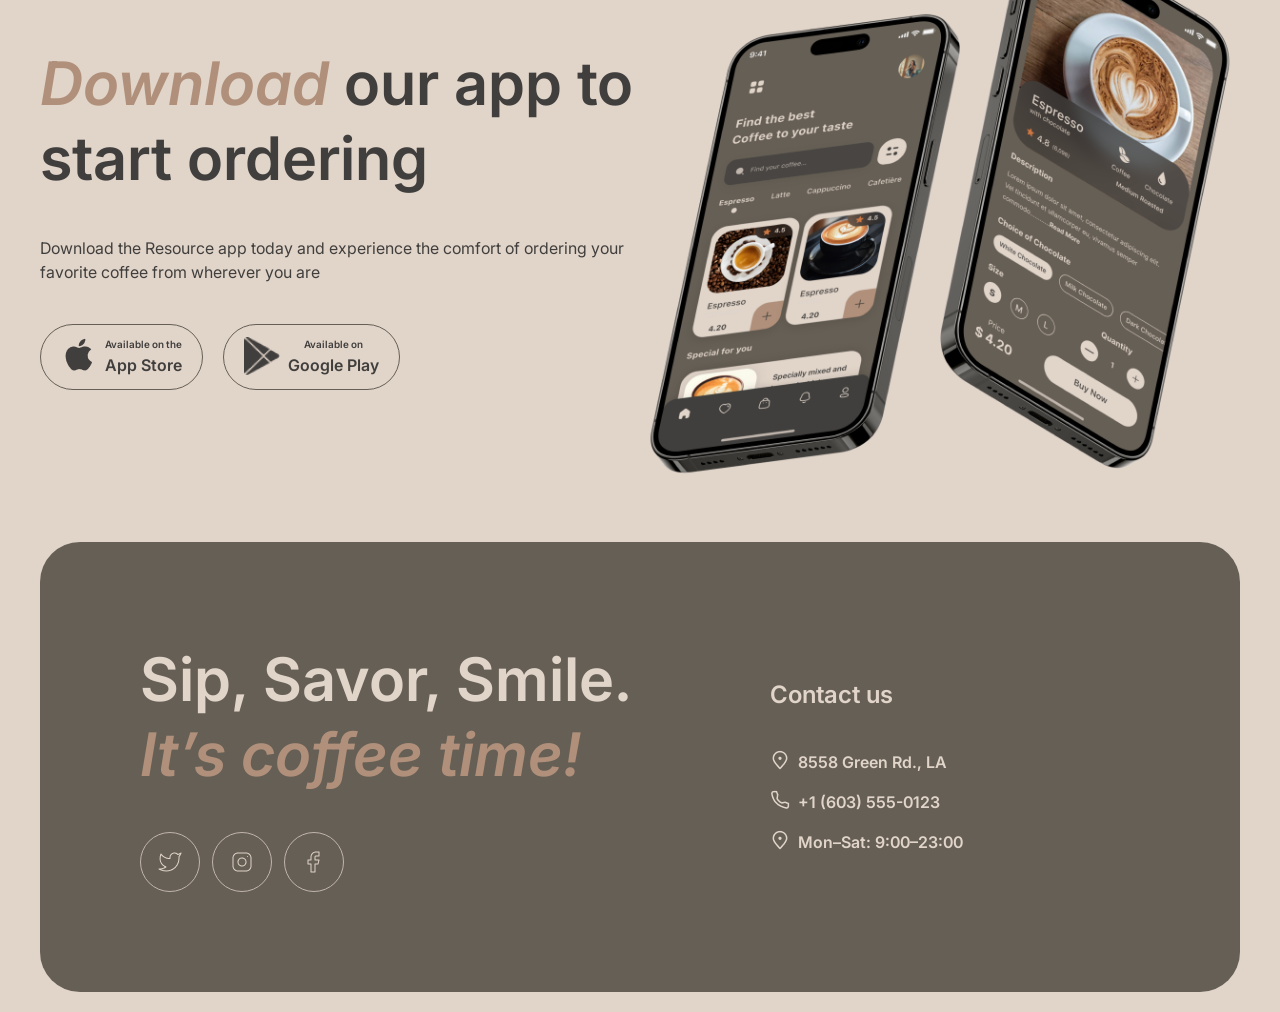
==== commit ff0fbb4b: "feat: add slides" ====
--- a/index.html
+++ b/index.html
@@ -5,6 +5,8 @@
     <meta name="viewport" content="width=device-width, initial-scale=1.0" />
     <title>Coffee House</title>
     <link rel="stylesheet" href="styles/style.css" />
+    <link rel="icon" href="./assets/images/icon.ico" type="image/x-icon" />
+    <script src="./scripts/products.js" defer></script>
     <script src="scripts/script.js" defer></script>
   </head>
   <body>
@@ -173,6 +175,32 @@
                       <span class="slide__price"> $5.50 </span>
                     </div>
                   </div>
+                  <div class="slider__slide slide">
+                    <div class="slide__image">
+                      <img src="./assets/images/caramel.png" alt="caramel" class="slide__img" />
+                    </div>
+                    <div class="slide__content">
+                      <h3 class="slide__title">Caramel Macchiato</h3>
+                      <p class="slide__subtitle">
+                        Fragrant and unique classic espresso with rich caramel-peanut syrup, with
+                        the addition of delicate cream under whipped thick foam.
+                      </p>
+                      <span class="slide__price"> $5.00 </span>
+                    </div>
+                  </div>
+                  <div class="slider__slide slide">
+                    <div class="slide__image">
+                      <img src="./assets/images/ice.png" alt="ice" class="slide__img" />
+                    </div>
+                    <div class="slide__content">
+                      <h3 class="slide__title">Ice coffee</h3>
+                      <p class="slide__subtitle">
+                        A popular summer drink that tones and invigorates. Prepared from coffee,
+                        milk and ice.
+                      </p>
+                      <span class="slide__price"> $4.50 </span>
+                    </div>
+                  </div>
                 </div>
                 <div class="slider__pagination">
                   <button class="slider__btn slider__btn_one act"></button>
@@ -181,6 +209,7 @@
                 </div>
                 <div class="slider__arrow slider__arrow_left">
                   <svg
+                    class="_left"
                     width="24"
                     height="24"
                     viewBox="0 0 24 24"
@@ -189,7 +218,6 @@
                   >
                     <path
                       d="M18.5 12H6M12 18L6 12L12 6"
-                      stroke="#403F3D"
                       stroke-linecap="round"
                       stroke-linejoin="round"
                     />
@@ -197,6 +225,7 @@
                 </div>
                 <div class="slider__arrow slider__arrow_right">
                   <svg
+                    class="_right"
                     width="14"
                     height="13"
                     viewBox="0 0 14 13"
@@ -205,7 +234,6 @@
                   >
                     <path
                       d="M0.5 6.5H13M7 12.5L13 6.5L7 0.5"
-                      stroke="#403F3D"
                       stroke-linecap="round"
                       stroke-linejoin="round"
                     />
@@ -320,7 +348,10 @@
             <div class="footer__contacts contacts">
               <span class="contacts__title">Contact us</span>
               <div class="contacts__block">
-                <a href="" class="contacts__contact contacts__contact_address"
+                <a
+                  href="https://maps.app.goo.gl/datBsi4hjNVV6nEj8"
+                  target="_blank"
+                  class="contacts__contact contacts__contact_address"
                   >8558 Green Rd., LA</a
                 >
                 <a href="tel:+16035550123" class="contacts__contact contacts__contact_phone"
--- a/styles/style.css
+++ b/styles/style.css
@@ -239,7 +239,7 @@
   transform: rotate(45deg) translate(0px, 50%);
 }
 
-@media (max-width: 819.98px) {
+@media (max-width: 768.98px) {
   .header__icon {
     display: block;
   }
@@ -248,7 +248,7 @@
   display: flex;
   transition: all 0.3s ease 0s;
 }
-@media (max-width: 819.98px) {
+@media (max-width: 768.98px) {
   .menu {
     padding: 140px 0 0 0;
     position: fixed;
@@ -272,7 +272,7 @@
   display: flex;
   align-items: center;
 }
-@media (max-width: 819.98px) {
+@media (max-width: 768.98px) {
   .menu__list {
     flex-direction: column;
     row-gap: 60px;
@@ -290,7 +290,7 @@
 .menu__list.dark .menu__item .menu__link {
   color: var(--dark-text-primary);
 }
-@media (max-width: 819.98px) {
+@media (max-width: 768.98px) {
   .menu__link {
     font-weight: 600;
     font-size: 32px;
@@ -316,7 +316,7 @@
 .menu__item_hide.dark .menu__img_dark {
   display: block;
 }
-@media (max-width: 819.98px) {
+@media (max-width: 768.98px) {
   .menu__item_hide {
     display: flex;
     align-items: center;
@@ -612,7 +612,7 @@
   overflow: hidden;
 }
 .slide {
-  flex: 1 1 100%;
+  flex: 1 0 100%;
   display: flex;
   flex-direction: column;
   align-items: center;
@@ -690,6 +690,29 @@
   justify-content: center;
   align-items: center;
   cursor: pointer;
+  transition: all 0.3s ease 0s;
+}
+.slider__arrow:hover {
+  background: var(--background-container);
+}
+._left {
+  stroke: #403f3d;
+}
+.slider__arrow:hover ._left {
+  stroke: #e1d4c9;
+}
+._right {
+  stroke: #403f3d;
+}
+.slider__arrow:hover ._right {
+  stroke: #e1d4c9;
+}
+.slider__pagination.dark ~ .slider__arrow {
+  background: var(--background-container);
+}
+.slider__pagination.dark ~ .slider__arrow ._left,
+.slider__pagination.dark ~ .slider__arrow ._right {
+  stroke: #e1d4c9;
 }
 @media (max-width: 656.98px) {
   .slider__arrow {
@@ -1015,8 +1038,51 @@
   display: flex;
   flex-wrap: wrap;
   justify-content: center;
+  row-gap: 40px;
+}
+.block-catalog {
+  display: flex;
   column-gap: 40px;
   row-gap: 40px;
+  flex-wrap: wrap;
+  justify-content: center;
+}
+.block-catalog__body {
+  display: flex;
+  column-gap: 40px;
+  row-gap: 40px;
+  flex-wrap: wrap;
+  justify-content: center;
+}
+.block-catalog__open {
+  position: relative;
+  z-index: 1;
+  border: 1px solid var(--background-container);
+  border-radius: 100px;
+  width: 60px;
+  height: 60px;
+  display: none;
+  justify-content: center;
+  align-items: center;
+  background: url(../assets/images/refresh.png) no-repeat;
+  background-position: center;
+  object-fit: cover;
+}
+.block-catalog__refresh {
+}
+@media (max-width: 1439.98px) {
+  .block-catalog._hide .block-catalog__body {
+    display: none;
+  }
+  .block-catalog__open {
+    display: flex;
+  }
+  .block-catalog__open._hide {
+    display: none;
+  }
+  .block-catalog__open._hide ~ .block-catalog__body {
+    display: flex;
+  }
 }
 .catalog__item {
 }
@@ -1036,16 +1102,23 @@
   row-gap: 20px;
   border: 1px solid var(--border-primary);
   border-radius: 40px;
+  cursor: pointer;
+}
+.item-catalog:hover .item-catalog__image .item-catalog__img {
+  transform: scale(1);
 }
 .catalog__items.dark .item-catalog {
   border: 1px solid var(--dark-border-primary);
 }
 .item-catalog__image {
+  overflow: hidden;
   max-width: 310px;
+  border-radius: 40px;
 }
 .item-catalog__img {
+  transition: all 0.4s ease 0s;
   max-width: 100%;
-  border-radius: 40px;
+  transform: scale(1.1);
 }
 .item-catalog__body {
   padding: 0 20px 20px 20px;
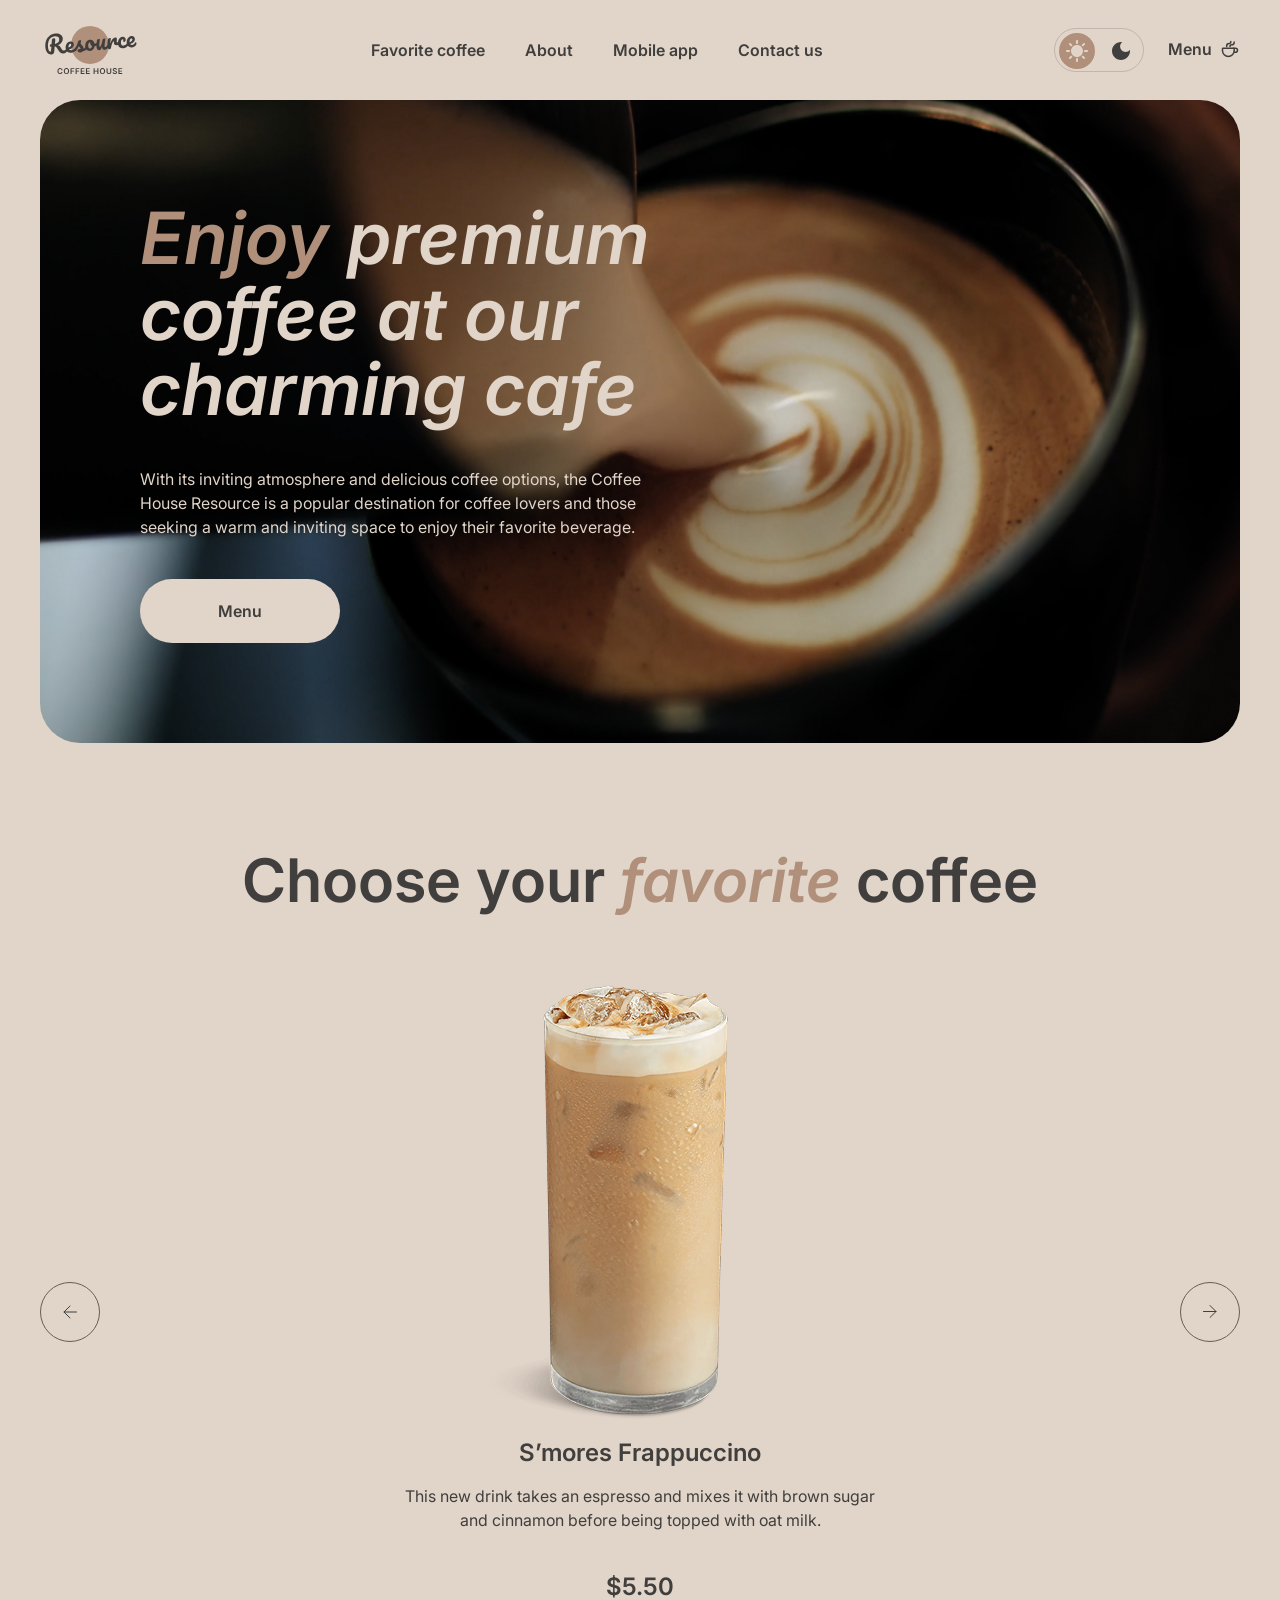
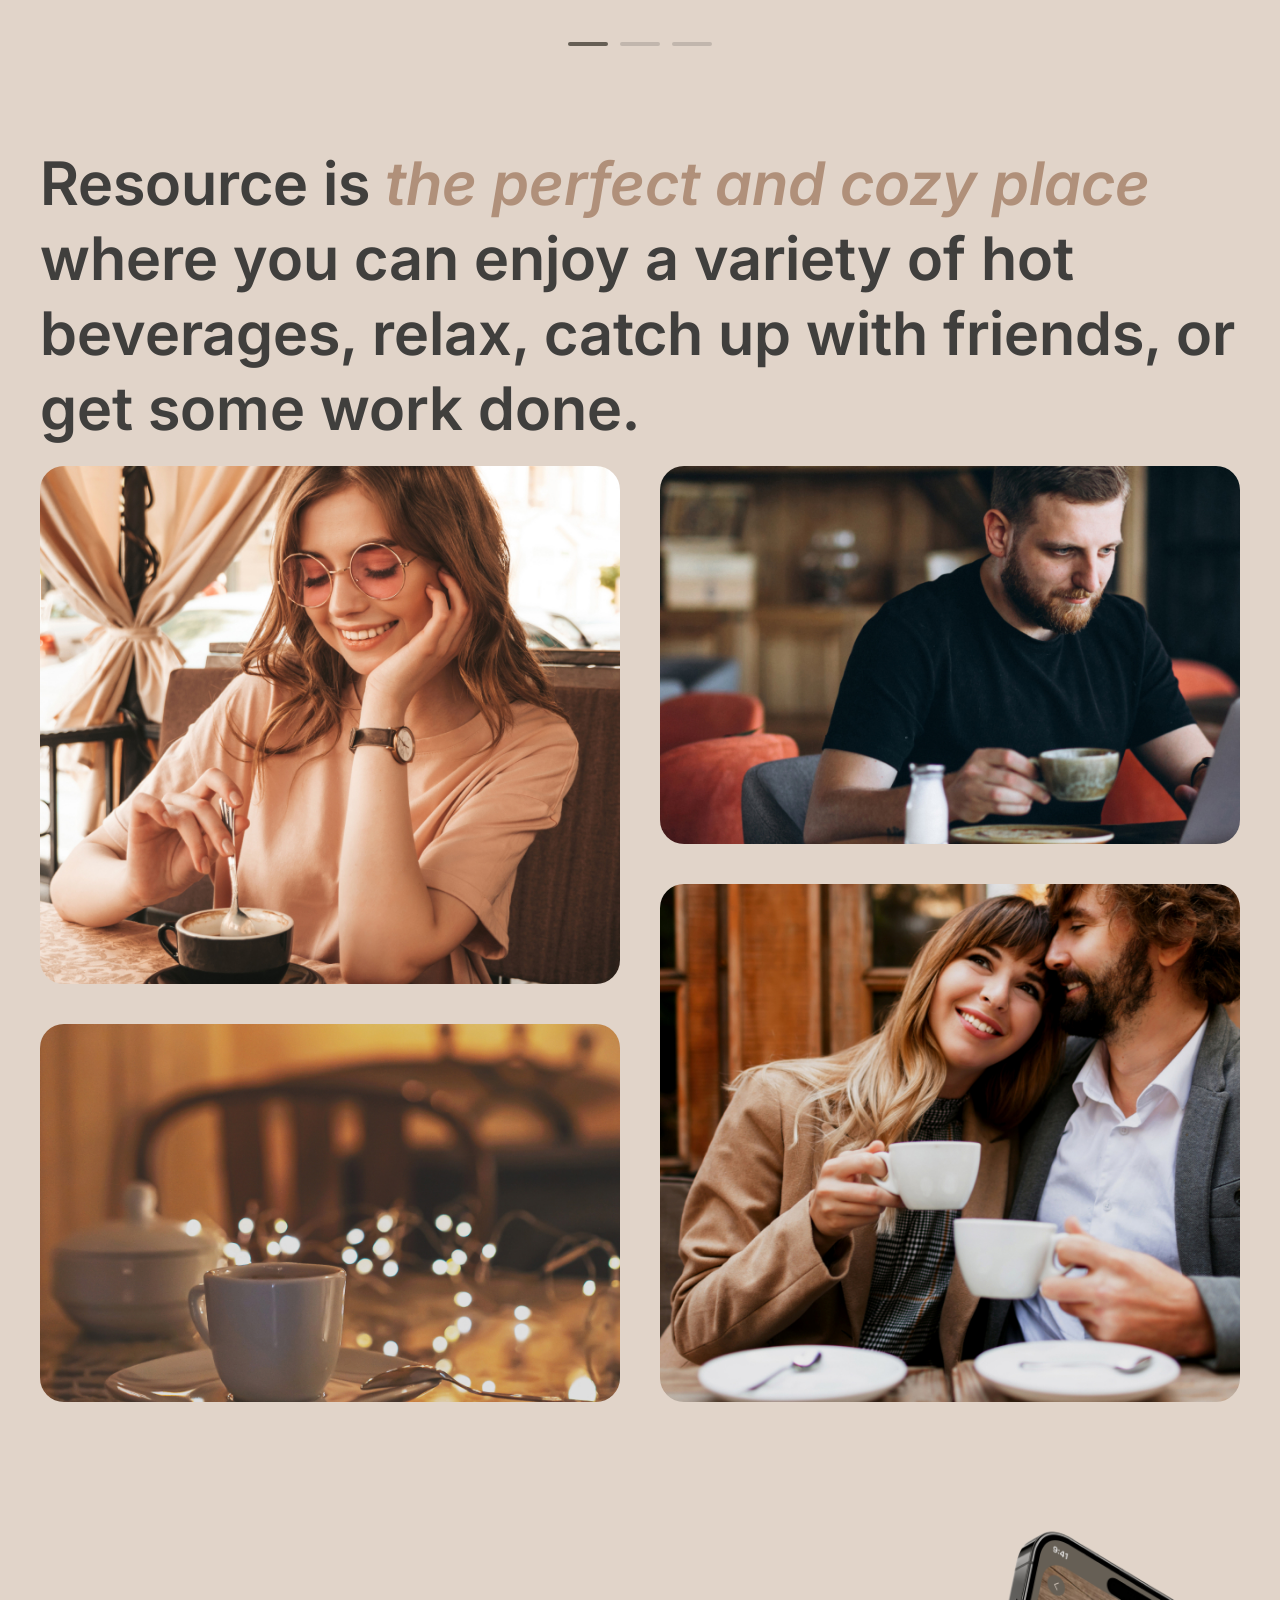
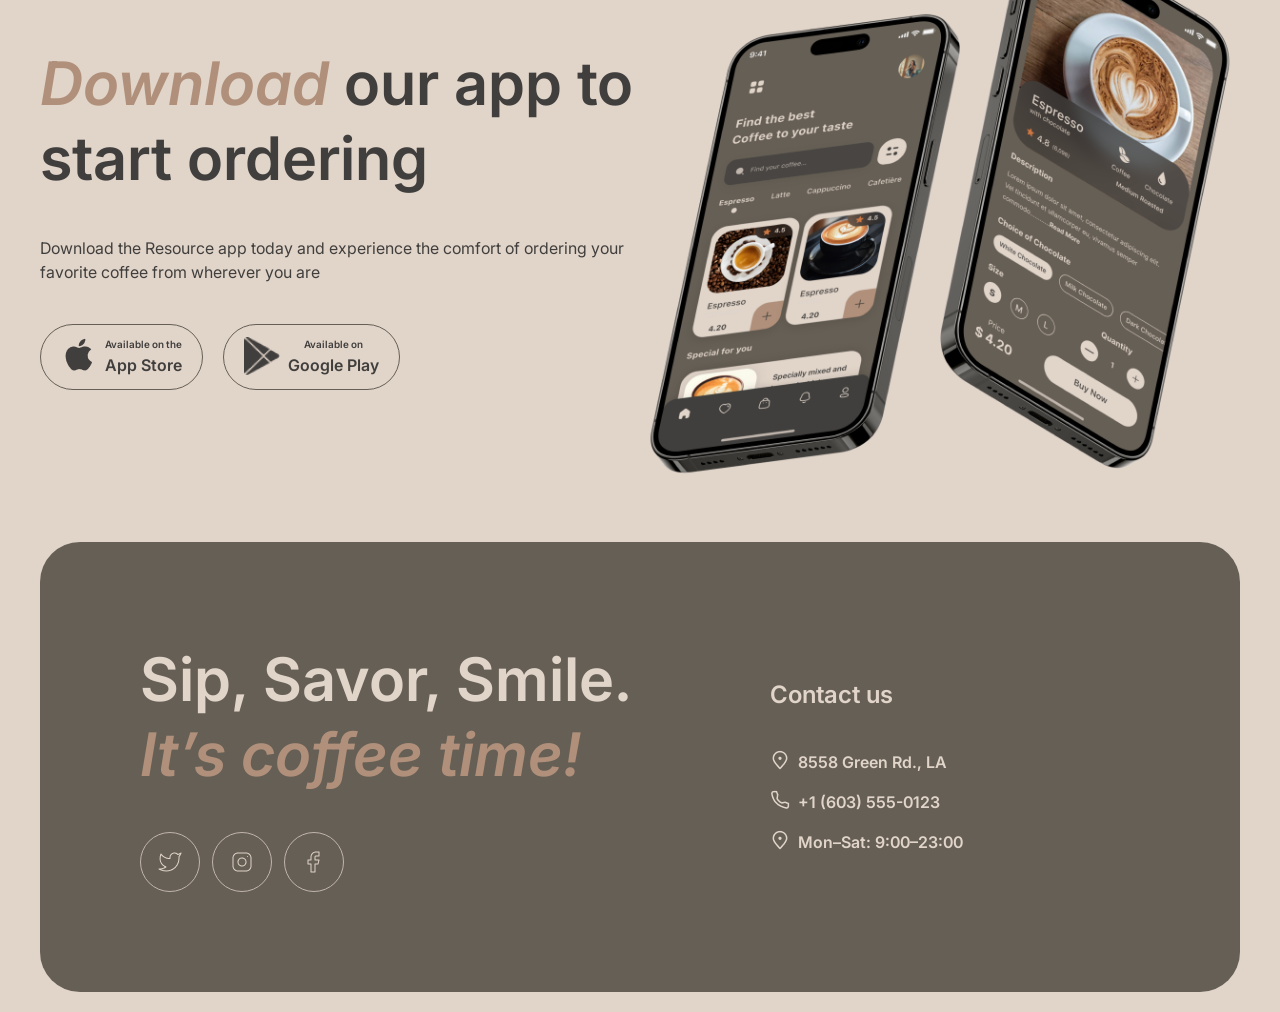
==== commit de66f922: "feat: add animation for slider" ====
--- a/index.html
+++ b/index.html
@@ -162,43 +162,45 @@
               <h2 class="products__title title">Choose your <span>favorite</span> coffee</h2>
               <div class="products__slider slider">
                 <div class="slider__body">
-                  <div class="slider__slide slide">
-                    <div class="slide__image">
-                      <img src="./assets/images/frapp.png" alt="frapp" class="slide__img" />
-                    </div>
-                    <div class="slide__content">
-                      <h3 class="slide__title">S’mores Frappuccino</h3>
-                      <p class="slide__subtitle">
-                        This new drink takes an espresso and mixes it with brown sugar and cinnamon
-                        before being topped with oat milk.
-                      </p>
-                      <span class="slide__price"> $5.50 </span>
-                    </div>
-                  </div>
-                  <div class="slider__slide slide">
-                    <div class="slide__image">
-                      <img src="./assets/images/caramel.png" alt="caramel" class="slide__img" />
-                    </div>
-                    <div class="slide__content">
-                      <h3 class="slide__title">Caramel Macchiato</h3>
-                      <p class="slide__subtitle">
-                        Fragrant and unique classic espresso with rich caramel-peanut syrup, with
-                        the addition of delicate cream under whipped thick foam.
-                      </p>
-                      <span class="slide__price"> $5.00 </span>
-                    </div>
-                  </div>
-                  <div class="slider__slide slide">
-                    <div class="slide__image">
-                      <img src="./assets/images/ice.png" alt="ice" class="slide__img" />
-                    </div>
-                    <div class="slide__content">
-                      <h3 class="slide__title">Ice coffee</h3>
-                      <p class="slide__subtitle">
-                        A popular summer drink that tones and invigorates. Prepared from coffee,
-                        milk and ice.
-                      </p>
-                      <span class="slide__price"> $4.50 </span>
+                  <div class="slider__line">
+                    <div class="slider__slide slide slide_1">
+                      <div class="slide__image">
+                        <img src="./assets/images/frapp.png" alt="frapp" class="slide__img" />
+                      </div>
+                      <div class="slide__content">
+                        <h3 class="slide__title">S’mores Frappuccino</h3>
+                        <p class="slide__subtitle">
+                          This new drink takes an espresso and mixes it with brown sugar and
+                          cinnamon before being topped with oat milk.
+                        </p>
+                        <span class="slide__price"> $5.50 </span>
+                      </div>
+                    </div>
+                    <div class="slider__slide slide slide_2">
+                      <div class="slide__image">
+                        <img src="./assets/images/caramel.png" alt="caramel" class="slide__img" />
+                      </div>
+                      <div class="slide__content">
+                        <h3 class="slide__title">Caramel Macchiato</h3>
+                        <p class="slide__subtitle">
+                          Fragrant and unique classic espresso with rich caramel-peanut syrup, with
+                          the addition of delicate cream under whipped thick foam.
+                        </p>
+                        <span class="slide__price"> $5.00 </span>
+                      </div>
+                    </div>
+                    <div class="slider__slide slide slide_3">
+                      <div class="slide__image">
+                        <img src="./assets/images/ice.png" alt="ice" class="slide__img" />
+                      </div>
+                      <div class="slide__content">
+                        <h3 class="slide__title">Ice coffee</h3>
+                        <p class="slide__subtitle">
+                          A popular summer drink that tones and invigorates. Prepared from coffee,
+                          milk and ice.
+                        </p>
+                        <span class="slide__price"> $4.50 </span>
+                      </div>
                     </div>
                   </div>
                 </div>
--- a/styles/style.css
+++ b/styles/style.css
@@ -608,14 +608,21 @@
 }
 .slider__body {
   padding: 0 0 40px 0;
-  display: flex;
   overflow: hidden;
+}
+.slider__line {
+  display: flex;
+  align-items: stretch;
+}
+.slider__line.animate {
+  transition: transform 0.4s ease 0s;
 }
 .slide {
   flex: 1 0 100%;
   display: flex;
   flex-direction: column;
   align-items: center;
+  justify-content: stretch;
 }
 .slide__image {
   max-width: 480px;
@@ -628,6 +635,8 @@
   display: flex;
   flex-direction: column;
   align-items: center;
+  justify-content: stretch;
+  height: 100%;
   row-gap: 16px;
 }
 .slide__title {
@@ -638,6 +647,7 @@
   color: var(--text-primary);
 }
 .slide__subtitle {
+  flex-grow: 1;
   font-weight: 400;
   font-size: 16px;
   line-height: 150%;
@@ -651,13 +661,13 @@
   text-align: center;
   color: var(--text-primary);
 }
-.slide.dark .slide__title {
-  color: var(--dark-text-primary);
-}
-.slide.dark .slide__subtitle {
-  color: var(--dark-text-primary);
-}
-.slide.dark .slide__price {
+.slider__line.dark .slide .slide__content .slide__title {
+  color: var(--dark-text-primary);
+}
+.slider__line.dark .slide .slide__content .slide__subtitle {
+  color: var(--dark-text-primary);
+}
+.slider__line.dark .slide .slide__content .slide__price {
   color: var(--dark-text-primary);
 }
 .slider__pagination {
